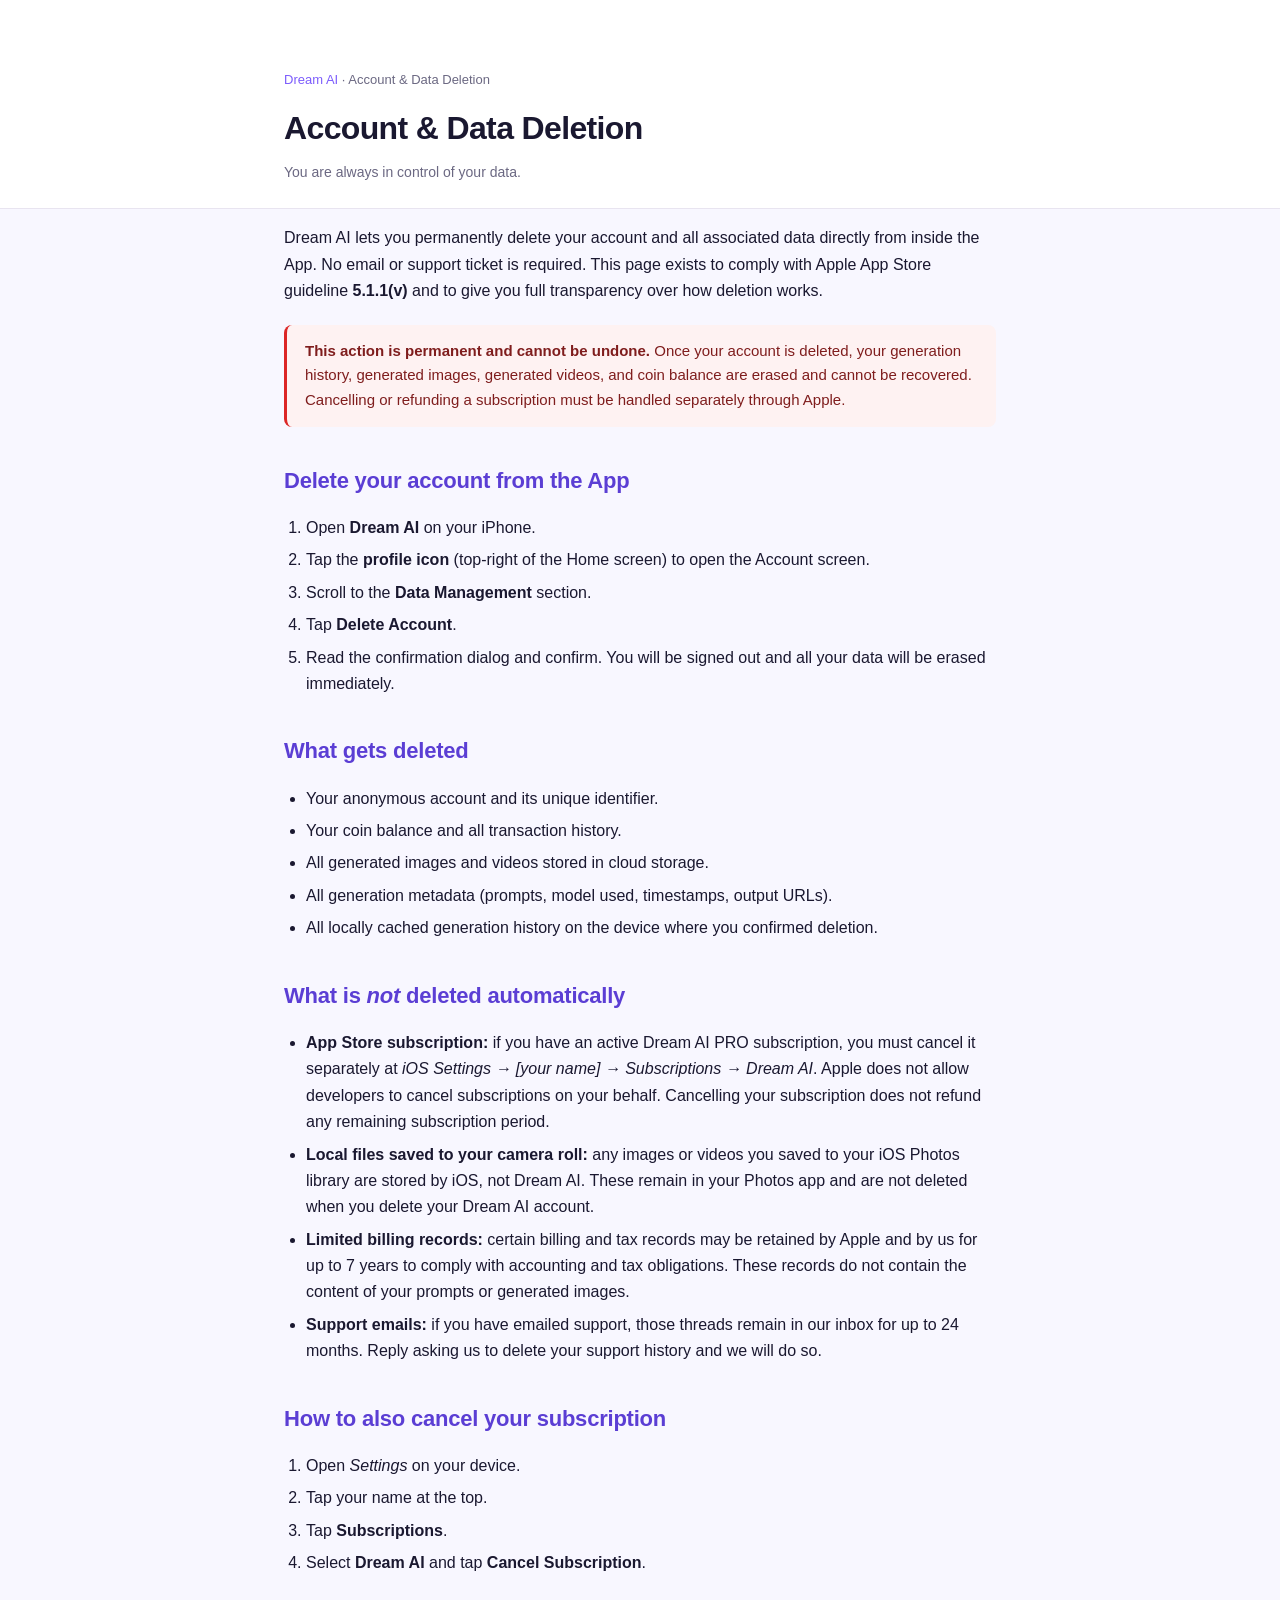
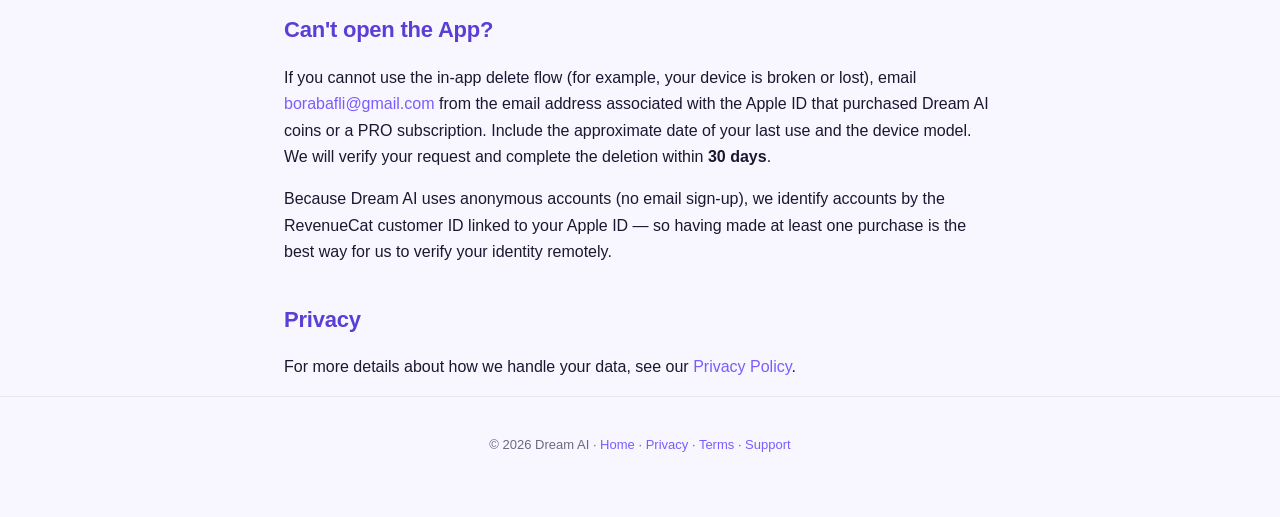
==== account-deletion.html @ 69940d89 "Initial commit: Dream AI privacy & support landing pages" ====
<!DOCTYPE html>
<html lang="en">
<head>
  <meta charset="UTF-8" />
  <meta name="viewport" content="width=device-width, initial-scale=1.0" />
  <title>Account &amp; Data Deletion — Dream AI</title>
  <meta name="description" content="How to delete your Dream AI account and all associated data." />
  <link rel="stylesheet" href="style.css" />
</head>
<body>
  <div class="page-header">
    <div class="container">
      <p class="crumbs"><a href="index.html">Dream AI</a> · Account &amp; Data Deletion</p>
      <h1>Account &amp; Data Deletion</h1>
      <p class="updated">You are always in control of your data.</p>
    </div>
  </div>

  <main class="container">
    <p>
      Dream AI lets you permanently delete your account and all associated data directly from inside the App.
      No email or support ticket is required. This page exists to comply with Apple App Store guideline
      <strong>5.1.1(v)</strong> and to give you full transparency over how deletion works.
    </p>

    <div class="callout callout-warn">
      <strong>This action is permanent and cannot be undone.</strong> Once your account is deleted, your
      generation history, generated images, generated videos, and coin balance are erased and cannot be
      recovered. Cancelling or refunding a subscription must be handled separately through Apple.
    </div>

    <h2>Delete your account from the App</h2>
    <ol>
      <li>Open <strong>Dream AI</strong> on your iPhone.</li>
      <li>Tap the <strong>profile icon</strong> (top-right of the Home screen) to open the Account screen.</li>
      <li>Scroll to the <strong>Data Management</strong> section.</li>
      <li>Tap <strong>Delete Account</strong>.</li>
      <li>Read the confirmation dialog and confirm. You will be signed out and all your data will be erased immediately.</li>
    </ol>

    <h2>What gets deleted</h2>
    <ul>
      <li>Your anonymous account and its unique identifier.</li>
      <li>Your coin balance and all transaction history.</li>
      <li>All generated images and videos stored in cloud storage.</li>
      <li>All generation metadata (prompts, model used, timestamps, output URLs).</li>
      <li>All locally cached generation history on the device where you confirmed deletion.</li>
    </ul>

    <h2>What is <em>not</em> deleted automatically</h2>
    <ul>
      <li>
        <strong>App Store subscription:</strong> if you have an active Dream AI PRO subscription, you must
        cancel it separately at <em>iOS Settings → [your name] → Subscriptions → Dream AI</em>. Apple does
        not allow developers to cancel subscriptions on your behalf. Cancelling your subscription does not
        refund any remaining subscription period.
      </li>
      <li>
        <strong>Local files saved to your camera roll:</strong> any images or videos you saved to your iOS
        Photos library are stored by iOS, not Dream AI. These remain in your Photos app and are not deleted
        when you delete your Dream AI account.
      </li>
      <li>
        <strong>Limited billing records:</strong> certain billing and tax records may be retained by Apple
        and by us for up to 7 years to comply with accounting and tax obligations. These records do not
        contain the content of your prompts or generated images.
      </li>
      <li>
        <strong>Support emails:</strong> if you have emailed support, those threads remain in our inbox for
        up to 24 months. Reply asking us to delete your support history and we will do so.
      </li>
    </ul>

    <h2>How to also cancel your subscription</h2>
    <ol>
      <li>Open <em>Settings</em> on your device.</li>
      <li>Tap your name at the top.</li>
      <li>Tap <strong>Subscriptions</strong>.</li>
      <li>Select <strong>Dream AI</strong> and tap <strong>Cancel Subscription</strong>.</li>
    </ol>

    <h2>Can't open the App?</h2>
    <p>
      If you cannot use the in-app delete flow (for example, your device is broken or lost), email
      <a href="mailto:borabafli@gmail.com?subject=Dream%20AI%20Account%20Deletion%20Request">borabafli@gmail.com</a>
      from the email address associated with the Apple ID that purchased Dream AI coins or a PRO subscription.
      Include the approximate date of your last use and the device model. We will verify your request and
      complete the deletion within <strong>30 days</strong>.
    </p>
    <p>
      Because Dream AI uses anonymous accounts (no email sign-up), we identify accounts by the RevenueCat
      customer ID linked to your Apple ID — so having made at least one purchase is the best way for us to
      verify your identity remotely.
    </p>

    <h2>Privacy</h2>
    <p>For more details about how we handle your data, see our <a href="privacy-policy.html">Privacy Policy</a>.</p>
  </main>

  <footer>
    <div class="container">
      <p>© <span id="year"></span> Dream AI · <a href="index.html">Home</a> · <a href="privacy-policy.html">Privacy</a> · <a href="terms-of-service.html">Terms</a> · <a href="support.html">Support</a></p>
    </div>
  </footer>
  <script>document.getElementById('year').textContent = new Date().getFullYear();</script>
</body>
</html>
---- style.css ----
:root {
  --bg: #f8f7ff;
  --card: #ffffff;
  --text: #1a1830;
  --muted: #6b6882;
  --primary: #7C5CFC;
  --primary-dark: #5b3ed4;
  --primary-soft: #ede9fe;
  --secondary: #4F7DF4;
  --border: #e8e4f0;
  --danger: #dc2626;
  --max: 760px;
}

* { box-sizing: border-box; }

html, body {
  margin: 0;
  padding: 0;
  background: var(--bg);
  color: var(--text);
  font-family: -apple-system, BlinkMacSystemFont, "Segoe UI", "Inter", Roboto, "Helvetica Neue", Arial, sans-serif;
  font-size: 16px;
  line-height: 1.65;
  -webkit-font-smoothing: antialiased;
}

.container {
  max-width: var(--max);
  margin: 0 auto;
  padding: 0 24px;
}

a {
  color: var(--primary);
  text-decoration: none;
  border-bottom: 1px solid transparent;
  transition: border-color .15s ease;
}
a:hover { border-bottom-color: var(--primary); }

/* ── Hero (index.html only) ── */
.hero {
  padding: 72px 0 40px;
  background: linear-gradient(160deg, #f0ecff 0%, var(--bg) 100%);
  border-bottom: 1px solid var(--border);
}
.brand {
  display: flex;
  align-items: center;
  gap: 14px;
  margin-bottom: 28px;
}
.brand-mark {
  width: 40px;
  height: 40px;
  border-radius: 12px;
  background: linear-gradient(135deg, #7C5CFC 0%, #4F7DF4 100%);
  box-shadow: 0 6px 20px rgba(124, 92, 252, 0.35);
}
.brand-name {
  font-weight: 800;
  font-size: 22px;
  letter-spacing: -0.02em;
  background: linear-gradient(135deg, #7C5CFC 0%, #4F7DF4 100%);
  -webkit-background-clip: text;
  -webkit-text-fill-color: transparent;
  background-clip: text;
}
.hero h1 {
  font-size: 38px;
  line-height: 1.15;
  font-weight: 800;
  letter-spacing: -0.025em;
  margin: 0 0 16px;
}
.hero .lede {
  font-size: 18px;
  color: var(--muted);
  margin: 0;
  max-width: 540px;
}

/* ── Sub-page header ── */
.page-header {
  padding: 56px 0 24px;
  border-bottom: 1px solid var(--border);
  background: var(--card);
}
.page-header .crumbs {
  font-size: 13px;
  color: var(--muted);
  margin-bottom: 12px;
}
.page-header h1 {
  font-size: 32px;
  font-weight: 800;
  margin: 0 0 6px;
  letter-spacing: -0.02em;
}
.page-header .updated {
  color: var(--muted);
  font-size: 14px;
  margin: 0;
}

main {
  padding: 32px 0 64px;
}

main h2 {
  font-size: 22px;
  font-weight: 700;
  margin: 36px 0 12px;
  letter-spacing: -0.01em;
  color: var(--primary-dark);
}
main h3 {
  font-size: 17px;
  font-weight: 700;
  margin: 24px 0 8px;
}
main p { color: var(--text); }
main ul, main ol { padding-left: 22px; }
main li { margin-bottom: 6px; color: var(--text); }

.callout {
  background: var(--primary-soft);
  border-left: 3px solid var(--primary);
  border-radius: 8px;
  padding: 14px 18px;
  margin: 20px 0;
  color: #4c1d95;
  font-size: 15px;
}
.callout-warn {
  background: #fef2f2;
  border-left-color: var(--danger);
  color: #7f1d1d;
}

/* ── Index link grid ── */
.links { margin-top: 16px; }
.link-grid {
  list-style: none;
  padding: 0;
  margin: 16px 0;
  display: grid;
  grid-template-columns: 1fr 1fr;
  gap: 12px;
}
.link-grid a {
  display: block;
  padding: 18px 20px;
  border: 1px solid var(--border);
  border-radius: 14px;
  background: var(--card);
  font-weight: 600;
  font-size: 15px;
  color: var(--text);
  border-bottom: 1px solid var(--border);
  transition: border-color .15s ease, box-shadow .15s ease;
}
.link-grid a:hover {
  border-color: var(--primary);
  box-shadow: 0 4px 12px rgba(124, 92, 252, 0.12);
}

/* ── Contact card ── */
.contact {
  margin-top: 16px;
  padding: 20px 24px;
  background: var(--card);
  border-radius: 14px;
  border: 1px solid var(--border);
}

/* ── Tables ── */
table {
  width: 100%;
  border-collapse: collapse;
  margin: 16px 0;
  font-size: 15px;
}
table th, table td {
  border: 1px solid var(--border);
  padding: 10px 12px;
  text-align: left;
  vertical-align: top;
}
table th {
  background: #f0ecff;
  font-weight: 700;
}

footer {
  padding: 24px 0 48px;
  color: var(--muted);
  font-size: 13px;
  text-align: center;
  border-top: 1px solid var(--border);
}
footer a { border-bottom: none; }

@media (max-width: 540px) {
  .hero { padding: 52px 0 28px; }
  .hero h1 { font-size: 30px; }
  .page-header h1 { font-size: 26px; }
  .link-grid { grid-template-columns: 1fr; }
}
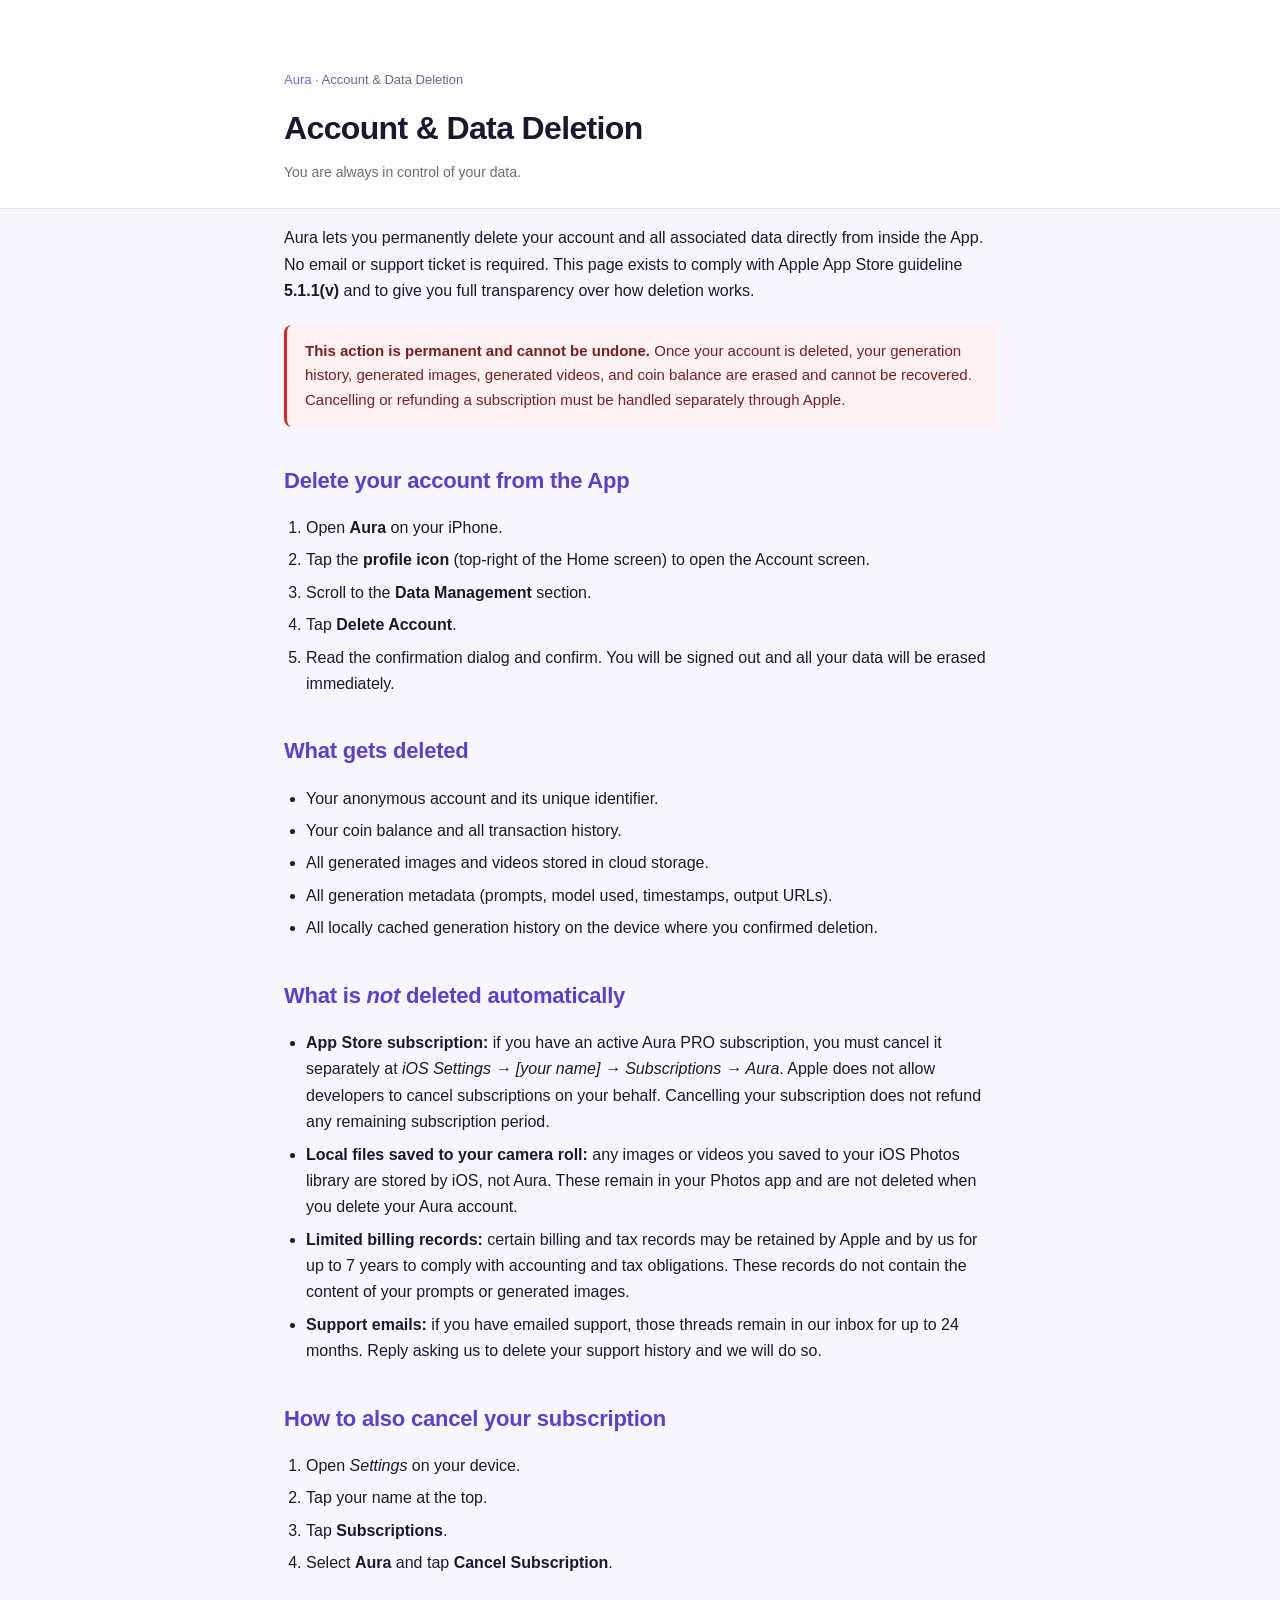
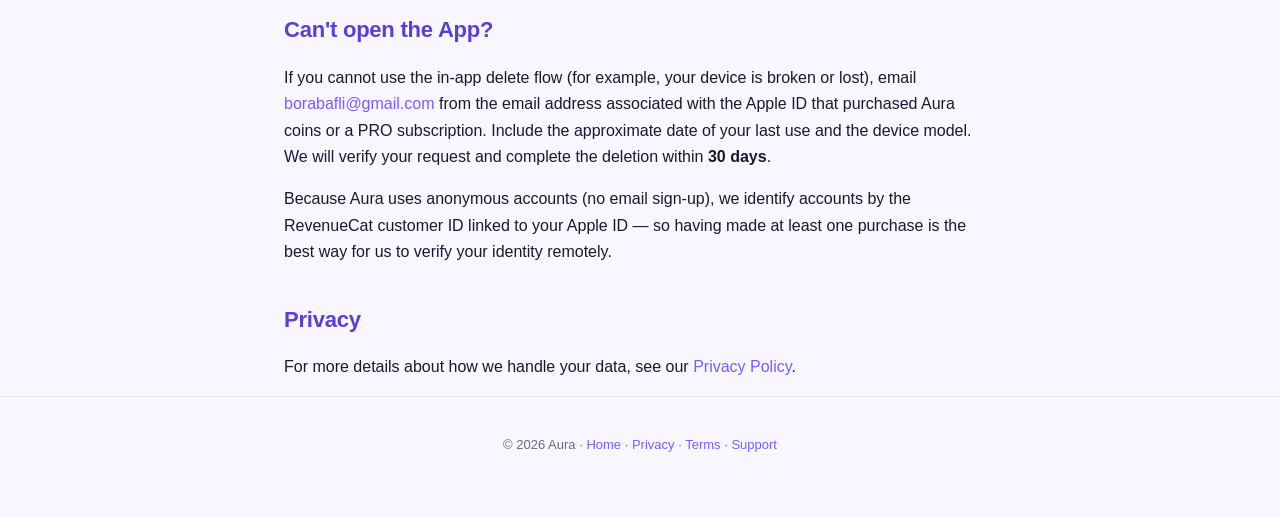
==== commit 082c2957: "Rebrand Dream AI -> Aura across privacy/terms/support pages App was renamed from Dream AI to Aura in" ====
--- a/account-deletion.html
+++ b/account-deletion.html
@@ -3,14 +3,14 @@
 <head>
   <meta charset="UTF-8" />
   <meta name="viewport" content="width=device-width, initial-scale=1.0" />
-  <title>Account &amp; Data Deletion — Dream AI</title>
-  <meta name="description" content="How to delete your Dream AI account and all associated data." />
+  <title>Account &amp; Data Deletion — Aura</title>
+  <meta name="description" content="How to delete your Aura account and all associated data." />
   <link rel="stylesheet" href="style.css" />
 </head>
 <body>
   <div class="page-header">
     <div class="container">
-      <p class="crumbs"><a href="index.html">Dream AI</a> · Account &amp; Data Deletion</p>
+      <p class="crumbs"><a href="index.html">Aura</a> · Account &amp; Data Deletion</p>
       <h1>Account &amp; Data Deletion</h1>
       <p class="updated">You are always in control of your data.</p>
     </div>
@@ -18,7 +18,7 @@
 
   <main class="container">
     <p>
-      Dream AI lets you permanently delete your account and all associated data directly from inside the App.
+      Aura lets you permanently delete your account and all associated data directly from inside the App.
       No email or support ticket is required. This page exists to comply with Apple App Store guideline
       <strong>5.1.1(v)</strong> and to give you full transparency over how deletion works.
     </p>
@@ -31,7 +31,7 @@
 
     <h2>Delete your account from the App</h2>
     <ol>
-      <li>Open <strong>Dream AI</strong> on your iPhone.</li>
+      <li>Open <strong>Aura</strong> on your iPhone.</li>
       <li>Tap the <strong>profile icon</strong> (top-right of the Home screen) to open the Account screen.</li>
       <li>Scroll to the <strong>Data Management</strong> section.</li>
       <li>Tap <strong>Delete Account</strong>.</li>
@@ -50,15 +50,15 @@
     <h2>What is <em>not</em> deleted automatically</h2>
     <ul>
       <li>
-        <strong>App Store subscription:</strong> if you have an active Dream AI PRO subscription, you must
-        cancel it separately at <em>iOS Settings → [your name] → Subscriptions → Dream AI</em>. Apple does
+        <strong>App Store subscription:</strong> if you have an active Aura PRO subscription, you must
+        cancel it separately at <em>iOS Settings → [your name] → Subscriptions → Aura</em>. Apple does
         not allow developers to cancel subscriptions on your behalf. Cancelling your subscription does not
         refund any remaining subscription period.
       </li>
       <li>
         <strong>Local files saved to your camera roll:</strong> any images or videos you saved to your iOS
-        Photos library are stored by iOS, not Dream AI. These remain in your Photos app and are not deleted
-        when you delete your Dream AI account.
+        Photos library are stored by iOS, not Aura. These remain in your Photos app and are not deleted
+        when you delete your Aura account.
       </li>
       <li>
         <strong>Limited billing records:</strong> certain billing and tax records may be retained by Apple
@@ -76,19 +76,19 @@
       <li>Open <em>Settings</em> on your device.</li>
       <li>Tap your name at the top.</li>
       <li>Tap <strong>Subscriptions</strong>.</li>
-      <li>Select <strong>Dream AI</strong> and tap <strong>Cancel Subscription</strong>.</li>
+      <li>Select <strong>Aura</strong> and tap <strong>Cancel Subscription</strong>.</li>
     </ol>
 
     <h2>Can't open the App?</h2>
     <p>
       If you cannot use the in-app delete flow (for example, your device is broken or lost), email
       <a href="mailto:borabafli@gmail.com?subject=Dream%20AI%20Account%20Deletion%20Request">borabafli@gmail.com</a>
-      from the email address associated with the Apple ID that purchased Dream AI coins or a PRO subscription.
+      from the email address associated with the Apple ID that purchased Aura coins or a PRO subscription.
       Include the approximate date of your last use and the device model. We will verify your request and
       complete the deletion within <strong>30 days</strong>.
     </p>
     <p>
-      Because Dream AI uses anonymous accounts (no email sign-up), we identify accounts by the RevenueCat
+      Because Aura uses anonymous accounts (no email sign-up), we identify accounts by the RevenueCat
       customer ID linked to your Apple ID — so having made at least one purchase is the best way for us to
       verify your identity remotely.
     </p>
@@ -99,7 +99,7 @@
 
   <footer>
     <div class="container">
-      <p>© <span id="year"></span> Dream AI · <a href="index.html">Home</a> · <a href="privacy-policy.html">Privacy</a> · <a href="terms-of-service.html">Terms</a> · <a href="support.html">Support</a></p>
+      <p>© <span id="year"></span> Aura · <a href="index.html">Home</a> · <a href="privacy-policy.html">Privacy</a> · <a href="terms-of-service.html">Terms</a> · <a href="support.html">Support</a></p>
     </div>
   </footer>
   <script>document.getElementById('year').textContent = new Date().getFullYear();</script>
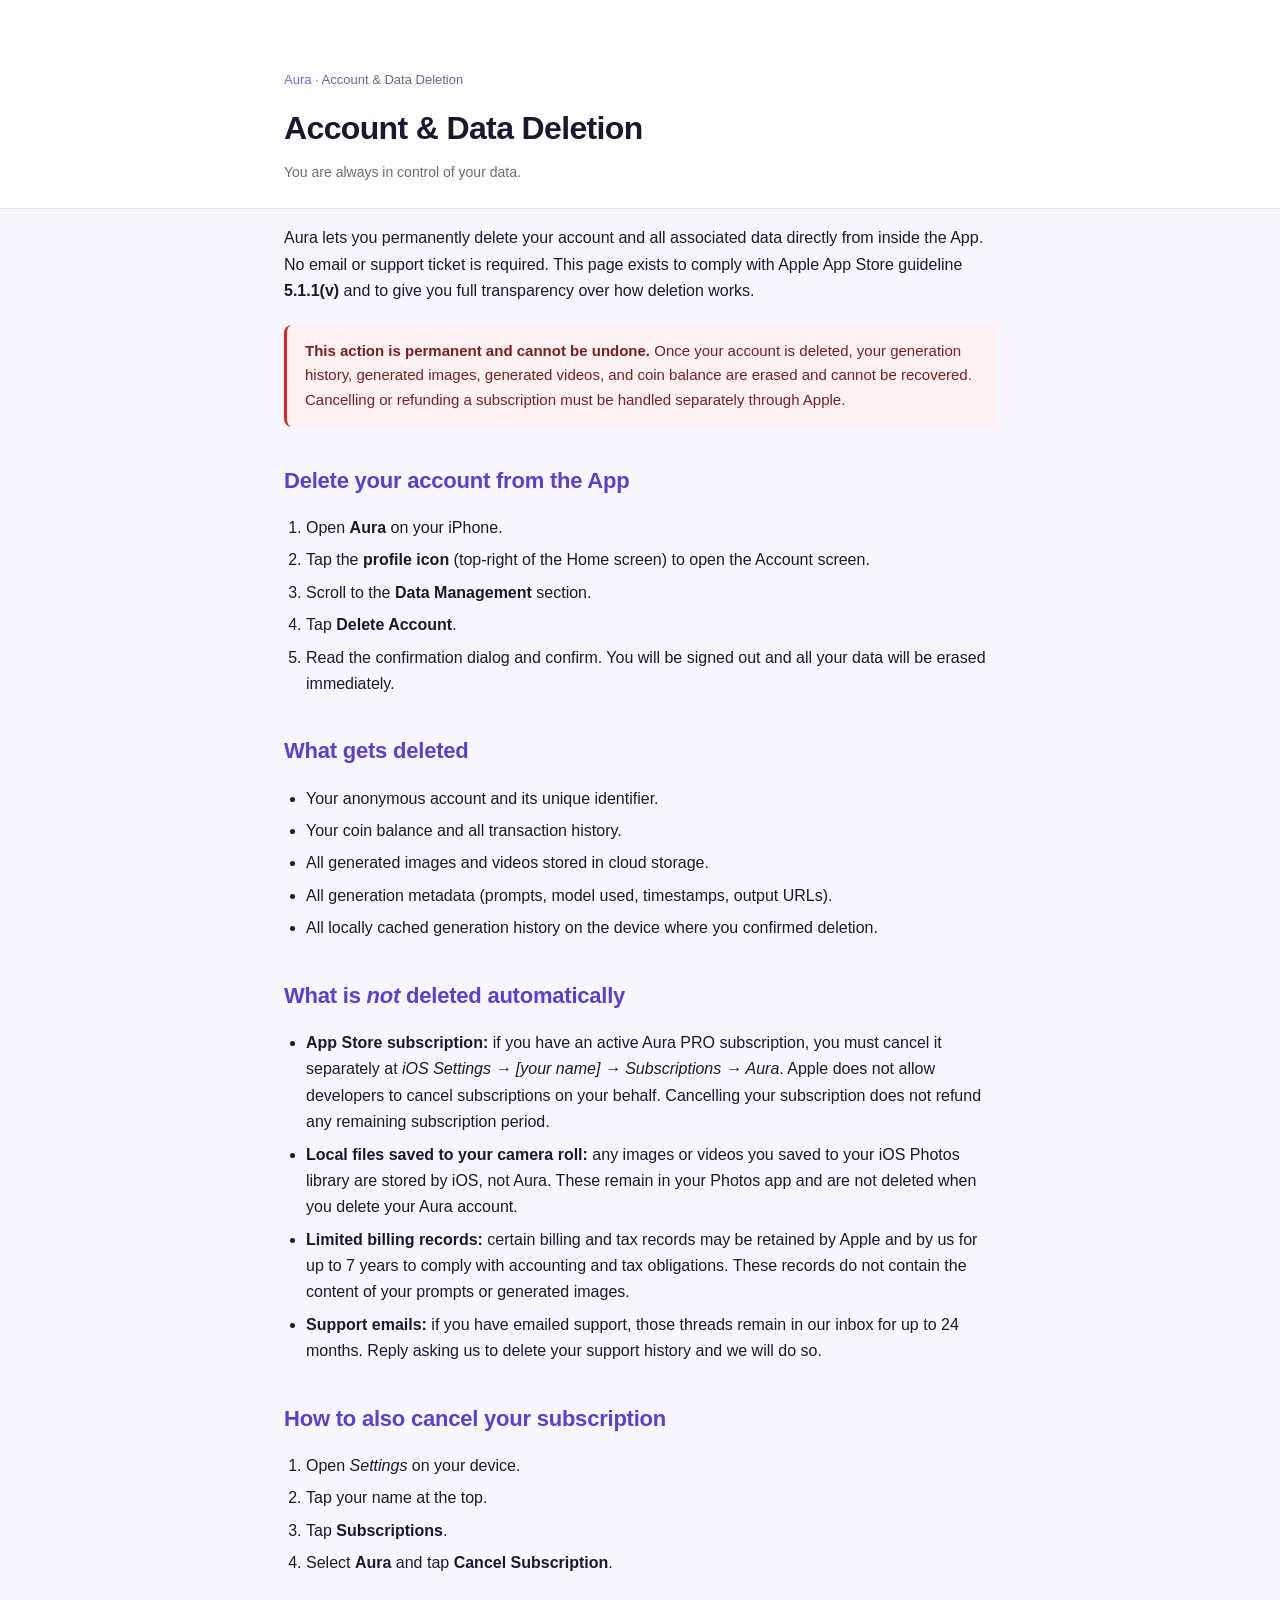
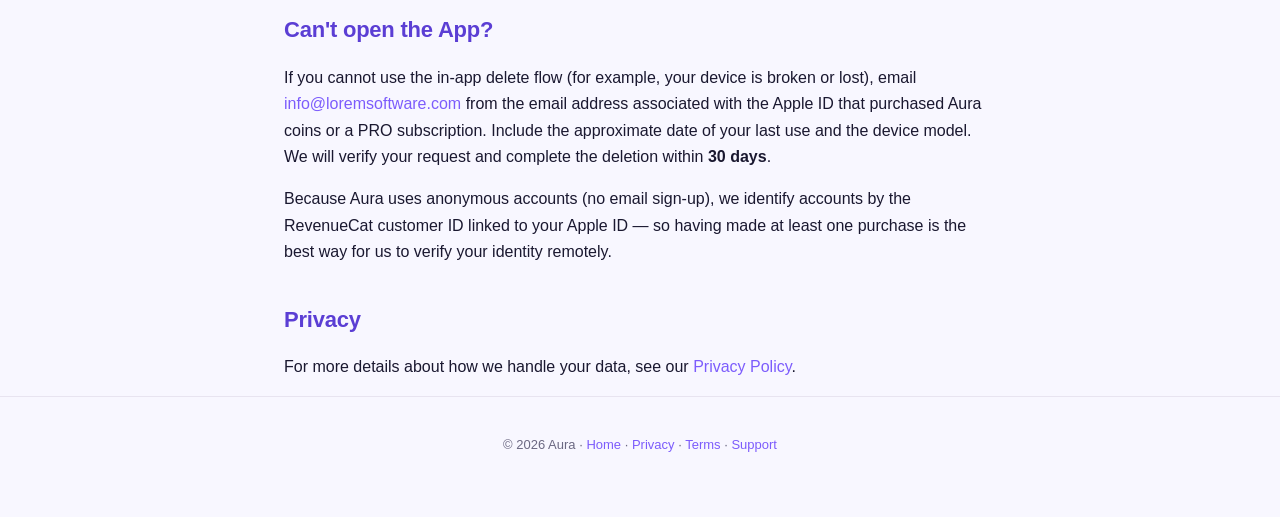
==== commit eb9de84c: "Replace developer contact info with Lorem Software Swap personal name/email for the company identity" ====
--- a/account-deletion.html
+++ b/account-deletion.html
@@ -82,7 +82,7 @@
     <h2>Can't open the App?</h2>
     <p>
       If you cannot use the in-app delete flow (for example, your device is broken or lost), email
-      <a href="mailto:borabafli@gmail.com?subject=Dream%20AI%20Account%20Deletion%20Request">borabafli@gmail.com</a>
+      <a href="mailto:info@loremsoftware.com?subject=Aura%20Account%20Deletion%20Request">info@loremsoftware.com</a>
       from the email address associated with the Apple ID that purchased Aura coins or a PRO subscription.
       Include the approximate date of your last use and the device model. We will verify your request and
       complete the deletion within <strong>30 days</strong>.
